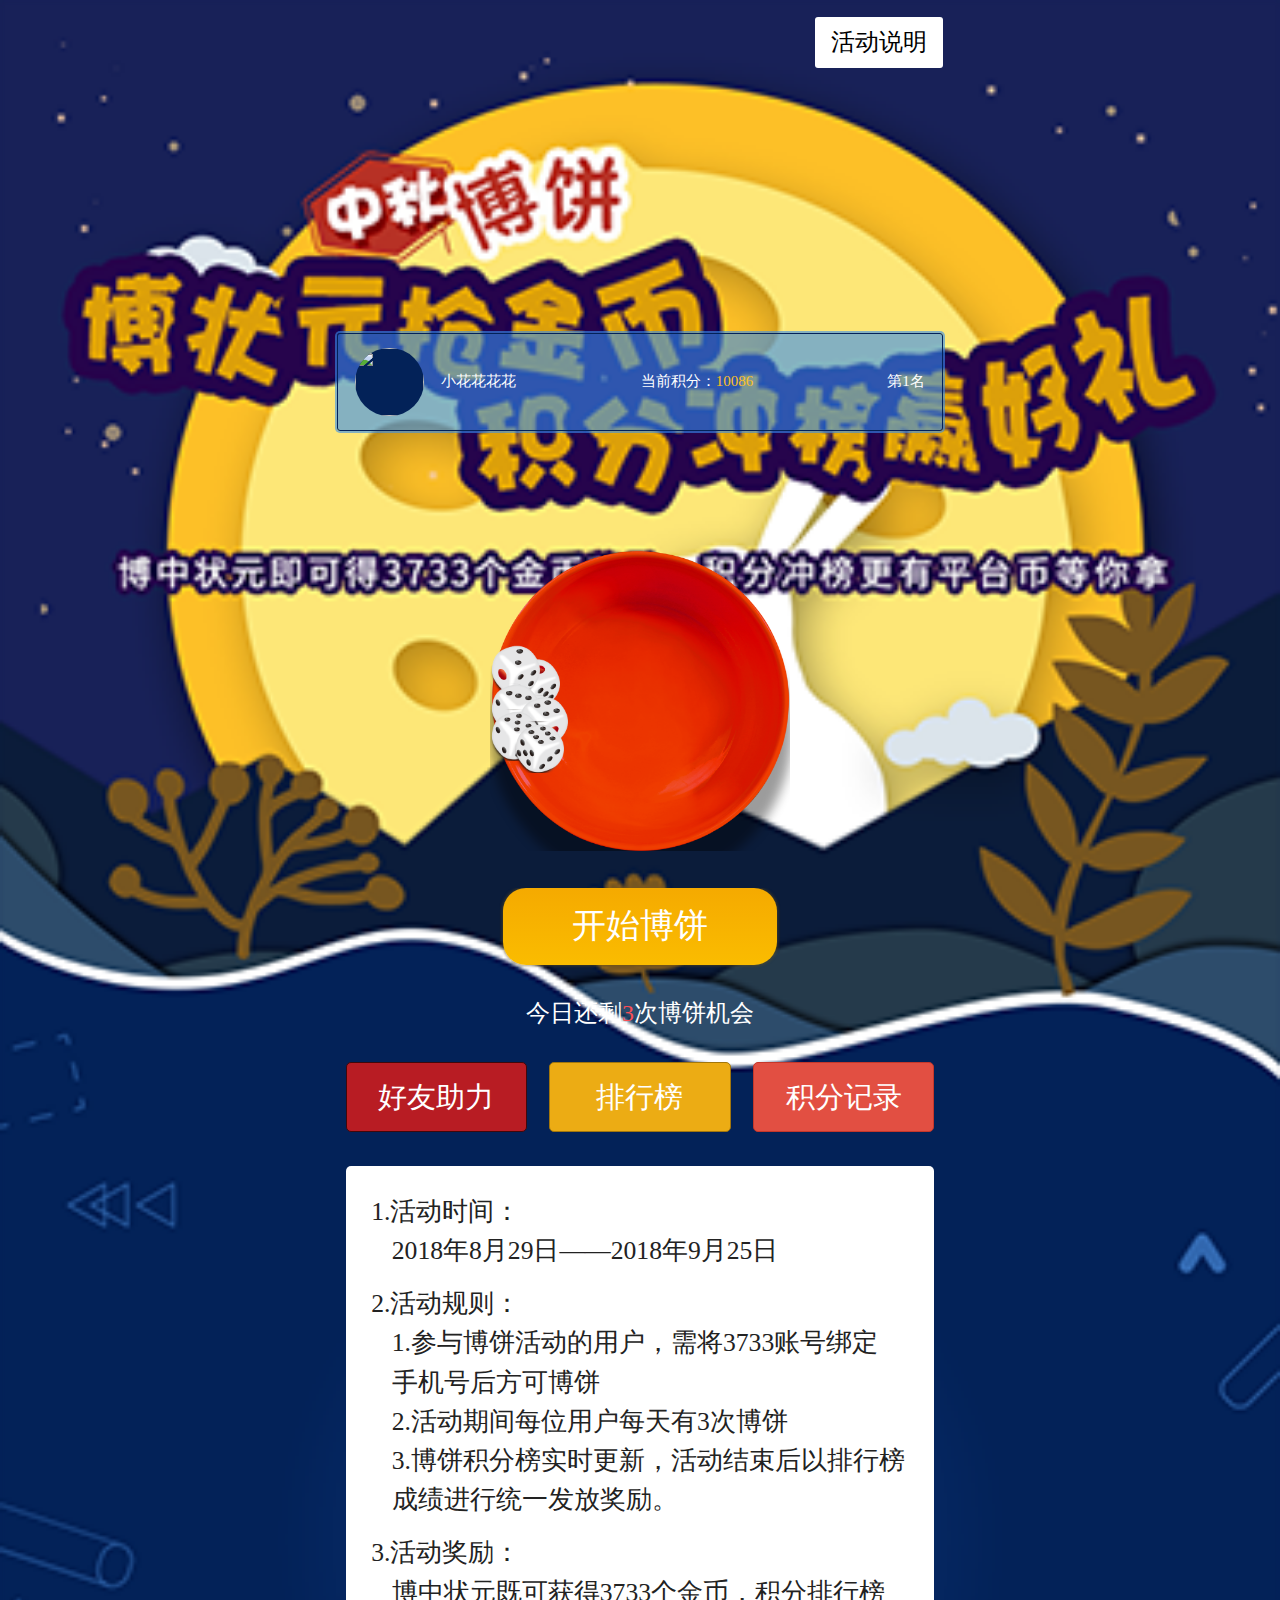
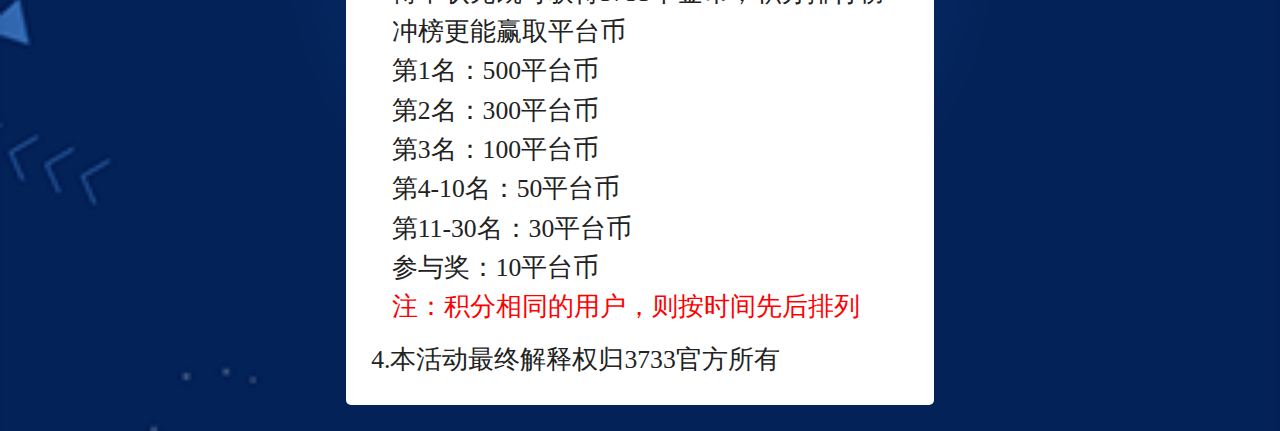
==== home.html @ 5ccffe38 "beta2.0" ====
<!DOCTYPE html>
<html lang="en">

<head>
  <meta charset="UTF-8">
  <meta name="viewport" content="width=device-width, initial-scale=1.0">
  <meta http-equiv="X-UA-Compatible" content="ie=edge">
  <title>Document</title>
  <link rel="stylesheet" href="lib/css/reset.css">
  <link rel="stylesheet" href="lib/css/home.css">
  <script src="lib/js/jquery.min.js"></script>
  <script src="lib/js/flexible.min.js"></script>
</head>

<body>
  <div class="main-page">
    <!-- active-axplain -->
    <div class="active-explain">活动说明</div>
    <!-- account-information -->
    <div class="account-information">
      <div class="content left">
        <img class="avatar" src="" alt="">
        <span class="name">小花花花花</span>
      </div>
      <div class="content center">当前积分：<span class="point">10086</span></div>
      <div class="content right">第1名</div>
    </div>
    <!-- game -->
    <div class="game">
      <div class="dice dice0"></div>
      <div class="dice dice1"></div>
      <div class="dice dice2"></div>
      <div class="dice dice3"></div>
      <div class="dice dice4"></div>
      <div class="dice dice5"></div>
      <img class="bowl" src="lib/images/1.png" alt="">
    </div>
    <!-- button-list -->
    <div class="button-list">
      <div class="start">开始博饼</div>
      <div class="text">今日还剩<span class="count">3</span>次博饼机会</div>
      <div class="bottom">
        <div class="button left">好友助力</div>
        <div class="button center">排行榜</div>
        <div class="button right">积分记录</div>
      </div>
    </div>
    <!-- rank-record -->

    <!-- main -->
    <div class="main">
      <p>1.活动时间：</p>
      <p class="text last">2018年8月29日——2018年9月25日</p>
      <p>2.活动规则：</p>
      <p class="text">1.参与博饼活动的用户，需将3733账号绑定 手机号后方可博饼 </p>
      <p class="text">2.活动期间每位用户每天有3次博饼</p>
      <p class="text last">3.博饼积分榜实时更新，活动结束后以排行榜成绩进行统一发放奖励。</p>
      <p>3.活动奖励：</p>
      <p class="text">博中状元既可获得3733个金币，积分排行榜冲榜更能赢取平台币</p>
      <p class="text">第1名：500平台币</p>
      <p class="text">第2名：300平台币 </p>
      <p class="text">第3名：100平台币</p>
      <p class="text">第4-10名：50平台币</p>
      <p class="text">第11-30名：30平台币</p>
      <p class="text">参与奖：10平台币</p>
      <p class="text last red">注：积分相同的用户，则按时间先后排列</p>
      <p>4.本活动最终解释权归3733官方所有</p>
    </div>
    <!-- popup -->
    <div class="popup">
      <div class="text"></div>
    </div>
  </div>
  <div class="rank-page">
    <div class="wrapper">
      <div class="header"><i class="rank"></i>排行榜<i class="icon"></i></div>
      <div class="main">
        <ul class="title">
          <li class="rank">排名</li>
          <li class="user">用户</li>
          <li class="point">积分</li>
        </ul>
        <ul class="rank-list">
          <li class="rank-item">
            <div class="rank">1</div>
            <div class="user">
              <img class="avatar" src="http://pic3.3733.com/d/file/cb/2018-08-27/c4631d530c1b6b69146fe1cd9f2bf09d.png"
                alt="">
              <span class="name">小花花花花</span>
            </div>
            <div class="point">10086</div>
          </li>
          <li class="rank-item">
            <div class="rank">1</div>
            <div class="user">
              <img class="avatar" src="http://pic3.3733.com/d/file/cb/2018-08-27/c4631d530c1b6b69146fe1cd9f2bf09d.png"
                alt="">
              <span class="name">小花花花花</span>
            </div>
            <div class="point">10086</div>
          </li>
          <li class="rank-item">
            <div class="rank">1</div>
            <div class="user">
              <img class="avatar" src="http://pic3.3733.com/d/file/cb/2018-08-27/c4631d530c1b6b69146fe1cd9f2bf09d.png"
                alt="">
              <span class="name">小花花花花</span>
            </div>
            <div class="point">10086</div>
          </li>
          <li class="rank-item">
            <div class="rank">1</div>
            <div class="user">
              <img class="avatar" src="http://pic3.3733.com/d/file/cb/2018-08-27/c4631d530c1b6b69146fe1cd9f2bf09d.png"
                alt="">
              <span class="name">小花花花花</span>
            </div>
            <div class="point">10086</div>
          </li>
          <li class="rank-item">
            <div class="rank">1</div>
            <div class="user">
              <img class="avatar" src="http://pic3.3733.com/d/file/cb/2018-08-27/c4631d530c1b6b69146fe1cd9f2bf09d.png"
                alt="">
              <span class="name">小花花花花</span>
            </div>
            <div class="point">10086</div>
          </li>
          <li class="rank-item">
            <div class="rank">1</div>
            <div class="user">
              <img class="avatar" src="http://pic3.3733.com/d/file/cb/2018-08-27/c4631d530c1b6b69146fe1cd9f2bf09d.png"
                alt="">
              <span class="name">小花花花花</span>
            </div>
            <div class="point">10086</div>
          </li>
          <li class="rank-item">
            <div class="rank">1</div>
            <div class="user">
              <img class="avatar" src="http://pic3.3733.com/d/file/cb/2018-08-27/c4631d530c1b6b69146fe1cd9f2bf09d.png"
                alt="">
              <span class="name">小花花花花</span>
            </div>
            <div class="point">10086</div>
          </li>
          <li class="rank-item">
            <div class="rank">1</div>
            <div class="user">
              <img class="avatar" src="http://pic3.3733.com/d/file/cb/2018-08-27/c4631d530c1b6b69146fe1cd9f2bf09d.png"
                alt="">
              <span class="name">小花花花花</span>
            </div>
            <div class="point">10086</div>
          </li>
        </ul>
      </div>
    </div>
    <div class="footer">
      <div class="left-wrapper">
        <img class="avatar" src="http://pic3.3733.com/d/file/cb/2018-08-27/c4631d530c1b6b69146fe1cd9f2bf09d.png" alt="">
        <div class="content">
          <div class="name">小花花花花花</div>
          <div class="point">我的积分:<span class="red">10086</span></div>
        </div>
      </div>
      <div class="right-wrapper">我的排名:<span class="red">未上榜</span></div>
    </div>
  </div>
  <div class="page active-explain-page">
    <div class="header">活动说明<i class="icon"></i></div>
    <div class="main">
      <p>1.活动时间：</p>
      <p class="text last">2018年8月29日——2018年9月25日</p>
      <p>2.活动规则：</p>
      <p class="text">1.参与博饼活动的用户，需将3733账号绑定 手机号后方可博饼 </p>
      <p class="text">2.活动期间每位用户每天有3次博饼</p>
      <p class="text last">3.博饼积分榜实时更新，活动结束后以排行榜成绩进行统一发放奖励。</p>
      <p>3.活动奖励：</p>
      <p class="text">博中状元既可获得3733个金币，积分排行榜冲榜更能赢取平台币</p>
      <p class="text">第1名：500平台币</p>
      <p class="text">第2名：300平台币 </p>
      <p class="text">第3名：100平台币</p>
      <p class="text">第4-10名：50平台币</p>
      <p class="text">第11-30名：30平台币</p>
      <p class="text">参与奖：10平台币</p>
      <p class="text last">注：积分相同的用户，则按时间先后排列</p>
      <p>4.奖励发放：</p>
      <p class="text last">奖励将在活动结束后3个工作日内统一发放至相应账号中，届时可在平台币获取记录中查看，如有异议，请联系客服QQ：800819997。</p>
      <p>5.本活动最终解释权归3733官方所有</p>
      <p class="title">积分说明</p>
      <img src="lib/images/point.png" alt="" class="explain">
      <i class="logo"></i>
    </div>
  </div>
  <div class="page rank-record-page">
    <div class="header">积分记录<i class="icon"></i></div>
    <div class="rank-record">
      <div class="container">
        <ul class="rank-list">
          <li class="rank-item">
            <div class="content left">
              <img class="avatar" src="http://pic3.3733.com/d/file/cb/2018-08-27/c4631d530c1b6b69146fe1cd9f2bf09d.png"
                alt="">
              <span class="name">小花花花花</span>
            </div>
            <div class="content center">+40分</div>
            <div class="content right">2018.8.29</div>
          </li>
          <li class="rank-item">
            <div class="content left">
              <img class="avatar" src="http://pic3.3733.com/d/file/cb/2018-08-27/c4631d530c1b6b69146fe1cd9f2bf09d.png"
                alt="">
              <span class="name">小花花花花</span>
            </div>
            <div class="content center">+40分</div>
            <div class="content right">2018-8-29</div>
          </li>
          <li class="rank-item">
            <div class="content left">
              <img class="avatar" src="http://pic3.3733.com/d/file/cb/2018-08-27/c4631d530c1b6b69146fe1cd9f2bf09d.png"
                alt="">
              <span class="name">小花花花花</span>
            </div>
            <div class="content center">+40分</div>
            <div class="content right">2018-8-29</div>
          </li>
          <li class="rank-item">
            <div class="content left">
              <img class="avatar" src="http://pic3.3733.com/d/file/cb/2018-08-27/c4631d530c1b6b69146fe1cd9f2bf09d.png"
                alt="">
              <span class="name">小花花花花</span>
            </div>
            <div class="content center">+40分</div>
            <div class="content right">2018-8-29</div>
          </li>
          <li class="rank-item">
            <div class="content left">
              <img class="avatar" src="http://pic3.3733.com/d/file/cb/2018-08-27/c4631d530c1b6b69146fe1cd9f2bf09d.png"
                alt="">
              <span class="name">小花花花花</span>
            </div>
            <div class="content center">+40分</div>
            <div class="content right">2018-8-29</div>
          </li>
          <li class="rank-item">
            <div class="content left">
              <img class="avatar" src="http://pic3.3733.com/d/file/cb/2018-08-27/c4631d530c1b6b69146fe1cd9f2bf09d.png"
                alt="">
              <span class="name">小花花花花</span>
            </div>
            <div class="content center">+40分</div>
            <div class="content right">2018-8-29</div>
          </li>
          <li class="rank-item">
            <div class="content left">
              <img class="avatar" src="http://pic3.3733.com/d/file/cb/2018-08-27/c4631d530c1b6b69146fe1cd9f2bf09d.png"
                alt="">
              <span class="name">小花花花花</span>
            </div>
            <div class="content center">+40分</div>
            <div class="content right">2018-8-29</div>
          </li>
        </ul>
        <div class="empty">暂无积分获取记录</div>
      </div>
    </div>
  </div>
  <script src="lib/js/game.js"></script>
  <script src="lib/js/index.js"></script>
</body>

</html>
---- lib/css/home.css ----
body {
  background-image: url("../images/zhongqiubackground.png");
  background-size: 100%;
  background-color: #092355;
  background-repeat: no-repeat;
}
@media (-webkit-min-device-pixel-ratio: 2), (min-device-pixel-ratio: 2) {
  body {
    background-image: url("../images/zhongqiubackground@2x.png");
  }
}
@media (-webkit-min-device-pixel-ratio: 3), (min-device-pixel-ratio: 3) {
  body {
    background-image: url("../images/zhongqiubackground@3x.png");
  }
}
/* main-page */
.main-page {
  position: relative;
  display: block;
  font-size: 0.3204rem;
  overflow: hidden;
  /* active-explain */
  /* account-information */
  /* game */
  /* button-list */
  /* main */
}
.main-page.show {
  display: none;
}
.main-page .active-explain {
  position: absolute;
  top: 0.267rem;
  right: 0.267rem;
  width: 2.0025rem;
  height: 0.801rem;
  text-align: center;
  line-height: 0.801rem;
  border-radius: 3px;
  background: #ffffff;
  font-size: 0.3738rem;
  color: #000;
}
.main-page .account-information {
  display: flex;
  height: 1.4952rem;
  margin: 5.2065rem 0.267rem 1.869rem;
  padding: 0 0.267rem;
  line-height: 1.4952rem;
  border: 1px solid #032258;
  border-radius: 3px;
  background-color: rgba(53, 141, 241, 0.6);
  font-size: 15px;
  color: #ffffff;
  box-shadow: 0 0 0 2px rgba(53, 141, 241, 0.6);
}
.main-page .account-information .content {
  overflow: hidden;
  white-space: nowrap;
  text-overflow: ellipsis;
}
.main-page .account-information .content.left {
  flex: 0 0 45%;
  flex: 1;
}
.main-page .account-information .content.center {
  flex: 0 0 35%;
  flex: 1;
  text-align: center;
}
.main-page .account-information .content.center .point {
  color: #fdc027;
}
.main-page .account-information .content.right {
  flex: 0 0 20%;
  text-align: right;
}
.main-page .account-information .avatar {
  float: left;
  display: block;
  width: 1.068rem;
  height: 1.068rem;
  margin-top: 0.2136rem;
  margin-right: 0.267rem;
  border-radius: 50%;
  background-color: #032258;
  overflow: hidden;
}
.main-page .game {
  position: relative;
  width: 300px;
  height: 303px;
  margin: 0 auto 0.4005rem;
}
.main-page .game .bowl {
  width: 100%;
}
.main-page .game .dice {
  position: absolute;
  width: 52px;
  height: 52px;
  background-image: url(../images/dice.png);
  background-repeat: no-repeat;
  background-size: 50px;
  overflow: hidden;
}
.main-page .game .dice.dice0 {
  top: 108px;
  left: 20px;
  background-position: 0 0;
}
.main-page .game .dice.dice1 {
  top: 94px;
  left: 0px;
  background-position: 0 -52px;
}
.main-page .game .dice.dice2 {
  top: 132px;
  left: 0px;
  background-position: 0 -104px;
}
.main-page .game .dice.dice3 {
  top: 144px;
  left: 28px;
  background-position: 0 -156px;
}
.main-page .game .dice.dice4 {
  top: 158px;
  left: 0px;
  background-position: 0 -208px;
}
.main-page .game .dice.dice5 {
  top: 170px;
  left: 24px;
  background-position: 0 -260px;
}
.main-page .game .dice.res1 {
  background-position: 0 0;
}
.main-page .game .dice.res2 {
  background-position: 0 -52px;
}
.main-page .game .dice.res3 {
  background-position: 0 -104px;
}
.main-page .game .dice.res4 {
  background-position: 0 -156px;
}
.main-page .game .dice.res5 {
  background-position: 0 -208px;
}
.main-page .game .dice.res6 {
  background-position: 0 -260px;
}
.main-page .game .dice.animation0 {
  animation: rotateAnimation1 .5s linear forwards;
  animation-iteration-count: 1;
}
.main-page .game .dice.animation1 {
  animation: rotateAnimation2 .5s linear forwards;
}
.main-page .game .dice.animation2 {
  animation: rotateAnimation3 .5s linear forwards;
}
.main-page .game .dice.animation3 {
  animation: rotateAnimation4 .5s linear forwards;
}
.main-page .game .dice.animation4 {
  animation: rotateAnimation5 .5s linear forwards;
}
.main-page .game .dice.animation5 {
  animation: rotateAnimation6 .5s linear forwards;
}
.main-page .button-list {
  margin: 0.534rem 0;
  overflow: hidden;
}
.main-page .button-list .start {
  width: 4.272rem;
  height: 1.2015rem;
  margin: 0 auto;
  line-height: 1.2015rem;
  text-align: center;
  border-radius: 23px;
  background: linear-gradient(#f5aa00, #fabc00);
  font-size: 0.534rem;
  color: #ffffff;
  box-shadow: 0px 0px 3px 1px rgba(105, 82, 23, 0.54);
}
.main-page .button-list .text {
  margin: 0.534rem 0;
  text-align: center;
  font-size: 0.3738rem;
  color: #ffffff;
}
.main-page .button-list .text span {
  color: #f94f57;
}
.main-page .button-list .bottom {
  display: flex;
  padding: 0 0.4005rem;
  justify-content: space-between;
}
.main-page .button-list .bottom .button {
  width: 2.8035rem;
  height: 1.068rem;
  text-align: center;
  line-height: 1.068rem;
  border-radius: 5px;
  font-size: 0.4539rem;
  color: #ffffff;
}
.main-page .button-list .bottom .left {
  background: #b81c23;
  border: 1px solid #40080b;
}
.main-page .button-list .bottom .center {
  background: #ecac14;
  border: 1px solid #a2760c;
}
.main-page .button-list .bottom .right {
  background: #e24f42;
  border: 1px solid #c5372a;
}
.main-page .main {
  margin: 0.4005rem;
  margin-top: 0;
  padding: 0.4005rem;
  line-height: 0.6141rem;
  background: #ffffff;
  border-radius: 5px;
  font-size: 0.4005rem;
}
.main-page .main .text {
  margin-left: 0.3204rem;
}
.main-page .main .text.last {
  margin-bottom: 0.2136rem;
}
.main-page .main .text.red {
  color: #fe0000;
}
.main-page .popup {
  display: none;
  position: absolute;
  top: 0;
  right: 0;
  bottom: 0;
  left: 0;
  box-sizing: border-box;
  width: 8.01rem;
  height: 2.2695rem;
  margin: auto;
  padding: 0.4005rem;
  text-align: center;
  line-height: 1.4685rem;
  border-radius: 5px;
  background: rgba(0, 0, 0, 0.6);
  font-size: 0.4806rem;
  color: #ffffff;
}
.main-page .popup.show {
  display: block;
}
/* page */
.page {
  position: absolute;
  top: 0;
  right: 0;
  bottom: 0;
  left: 0;
  z-index: 1000;
  border: 3px solid #eac8a5;
  border-radius: 9px;
  background: #fef0d5;
}
/* rank-page */
.rank-page {
  display: none;
  position: absolute;
  top: 0;
  right: 0;
  bottom: 0;
  left: 0;
  width: 9.2115rem;
  height: 13.35rem;
  margin: auto;
}
.rank-page.show {
  display: block;
}
.rank-page .wrapper {
  border: 3px solid #eac8a5;
  border-radius: 9px;
  background: #fef0d5;
}
.rank-page .wrapper .header {
  position: relative;
  height: 1.2015rem;
  text-align: center;
  line-height: 1.2015rem;
  font-size: 0.4806rem;
  font-weight: bolder;
}
.rank-page .wrapper .header .rank {
  display: inline-block;
  width: 0.8544rem;
  height: 0.8544rem;
  margin-right: 0.2136rem;
  vertical-align: middle;
  background-image: url("../images/rank.png");
  background-size: 100%;
  background-repeat: no-repeat;
}
@media (-webkit-min-device-pixel-ratio: 2), (min-device-pixel-ratio: 2) {
  .rank-page .wrapper .header .rank {
    background-image: url("../images/rank@2x.png");
  }
}
@media (-webkit-min-device-pixel-ratio: 3), (min-device-pixel-ratio: 3) {
  .rank-page .wrapper .header .rank {
    background-image: url("../images/rank@3x.png");
  }
}
.rank-page .wrapper .header .icon {
  position: absolute;
  top: 0.267rem;
  right: 0.267rem;
  display: block;
  width: 0.6408rem;
  height: 0.6408rem;
  background-image: url("../images/close.png");
  background-size: 100%;
  background-repeat: no-repeat;
}
@media (-webkit-min-device-pixel-ratio: 2), (min-device-pixel-ratio: 2) {
  .rank-page .wrapper .header .icon {
    background-image: url("../images/close@2x.png");
  }
}
@media (-webkit-min-device-pixel-ratio: 3), (min-device-pixel-ratio: 3) {
  .rank-page .wrapper .header .icon {
    background-image: url("../images/close@3x.png");
  }
}
.rank-page .wrapper .main .title {
  display: flex;
  padding: 0.4005rem 0.267rem;
  font-size: 0.3738rem;
}
.rank-page .wrapper .main .title .rank {
  flex: 0 0 15%;
  text-align: center;
}
.rank-page .wrapper .main .title .user {
  flex: 0 0 60%;
  box-sizing: border-box;
  padding-left: 10%;
  text-align: center;
}
.rank-page .wrapper .main .title .point {
  flex: 0 0 25%;
  text-align: center;
}
.rank-page .wrapper .main .rank-list {
  max-height: 8.9178rem;
  padding: 0 0.267rem;
  font-size: 0.3738rem;
  overflow: scroll;
}
.rank-page .wrapper .main .rank-list .rank-item {
  display: flex;
  box-sizing: border-box;
  padding: 0.4005rem 0;
  height: 1.869rem;
  line-height: 1.068rem;
  border-bottom: 1px dashed #396db2;
  font-size: 0.4005rem;
}
.rank-page .wrapper .main .rank-list .rank-item:first-of-type {
  padding-top: 0;
  height: 1.4685rem;
}
.rank-page .wrapper .main .rank-list .rank-item .rank {
  flex: 0 0 15%;
  text-align: center;
  color: #ff0000;
}
.rank-page .wrapper .main .rank-list .rank-item .user {
  flex: 0 0 60%;
  text-align: center;
}
.rank-page .wrapper .main .rank-list .rank-item .user .avatar {
  display: inline-block;
  width: 1.068rem;
  height: 1.068rem;
  margin-right: 0.267rem;
  border-radius: 50%;
  overflow: hidden;
  vertical-align: middle;
}
.rank-page .wrapper .main .rank-list .rank-item .point {
  flex: 0 0 25%;
  text-align: center;
  color: #ff0000;
}
.rank-page .footer {
  height: 1.068rem;
  margin-top: 0.0801rem;
  padding: 0.267rem;
  border: 3px solid #eac8a5;
  border-radius: 9px;
  background: #fef0d5;
  font-size: 0.3204rem;
  color: #333;
}
.rank-page .footer .left-wrapper {
  float: left;
}
.rank-page .footer .left-wrapper .avatar {
  float: left;
  display: block;
  width: 1.068rem;
  height: 1.068rem;
  margin-right: 0.267rem;
  border: 1px solid #eee;
  border-radius: 50%;
  overflow: hidden;
}
.rank-page .footer .left-wrapper .content {
  float: left;
}
.rank-page .footer .left-wrapper .content .name {
  margin: 0.1068rem 0 0.0534rem 0;
  font-size: 0.4005rem;
}
.rank-page .footer .left-wrapper .content .point {
  font-size: 0.3204rem;
  color: #666666;
}
.rank-page .footer .left-wrapper .content .point .red {
  color: #ff0000;
}
.rank-page .footer .right-wrapper {
  float: right;
  margin-top: 0.3204rem;
  font-size: 0.3738rem;
  color: #666666;
}
.rank-page .footer .right-wrapper .red {
  color: #ff0000;
}
/* active-explain-page */
.active-explain-page {
  display: none;
  width: 9.078rem;
  height: 29.103rem;
  margin: 0.534rem 0.4005rem;
}
.active-explain-page.show {
  display: block;
}
.active-explain-page .header {
  position: relative;
  height: 1.2015rem;
  text-align: center;
  line-height: 1.2015rem;
  font-size: 0.4806rem;
  font-weight: bolder;
}
.active-explain-page .header .icon {
  position: absolute;
  top: 0.267rem;
  right: 0.267rem;
  display: block;
  width: 0.6408rem;
  height: 0.6408rem;
  background-image: url("../images/close.png");
  background-size: 100%;
  background-repeat: no-repeat;
}
@media (-webkit-min-device-pixel-ratio: 2), (min-device-pixel-ratio: 2) {
  .active-explain-page .header .icon {
    background-image: url("../images/close@2x.png");
  }
}
@media (-webkit-min-device-pixel-ratio: 3), (min-device-pixel-ratio: 3) {
  .active-explain-page .header .icon {
    background-image: url("../images/close@3x.png");
  }
}
.active-explain-page .main {
  margin: 0.4005rem;
  margin-top: 0;
  line-height: 0.6141rem;
  font-size: 0.4005rem;
}
.active-explain-page .main .text {
  margin-left: 0.3204rem;
}
.active-explain-page .main .text.last {
  margin-bottom: 0.2136rem;
}
.active-explain-page .main .title {
  margin: 0.534rem auto 0.267rem;
  text-align: center;
  font-size: 0.4806rem;
}
.active-explain-page .main .explain {
  width: 100%;
  margin-bottom: 0.267rem;
}
.active-explain-page .main .logo {
  display: block;
  width: 3.204rem;
  height: 0.9345rem;
  margin: 0 auto;
  background-image: url("../images/logo.png");
  background-size: 100%;
  background-repeat: no-repeat;
}
@media (-webkit-min-device-pixel-ratio: 2), (min-device-pixel-ratio: 2) {
  .active-explain-page .main .logo {
    background-image: url("../images/logo@2x.png");
  }
}
@media (-webkit-min-device-pixel-ratio: 3), (min-device-pixel-ratio: 3) {
  .active-explain-page .main .logo {
    background-image: url("../images/logo@3x.png");
  }
}
/* point-explain-page */
.rank-record-page {
  display: none;
  height: 10.68rem;
  width: 9.2115rem;
  margin: auto;
  /* rank-record */
}
.rank-record-page.show {
  display: block;
}
.rank-record-page .header {
  position: relative;
  height: 1.2015rem;
  text-align: center;
  line-height: 1.2015rem;
  font-size: 0.4806rem;
  font-weight: bolder;
}
.rank-record-page .header .icon {
  position: absolute;
  top: 0.267rem;
  right: 0.267rem;
  display: block;
  width: 0.6408rem;
  height: 0.6408rem;
  background-image: url("../images/close.png");
  background-size: 100%;
  background-repeat: no-repeat;
}
@media (-webkit-min-device-pixel-ratio: 2), (min-device-pixel-ratio: 2) {
  .rank-record-page .header .icon {
    background-image: url("../images/close@2x.png");
  }
}
@media (-webkit-min-device-pixel-ratio: 3), (min-device-pixel-ratio: 3) {
  .rank-record-page .header .icon {
    background-image: url("../images/close@3x.png");
  }
}
.rank-record-page .rank-record {
  position: relative;
  padding: 0 0.267rem;
  font-size: 15px;
}
.rank-record-page .rank-record .rank-list {
  max-height: 9.345rem;
  overflow-y: scroll;
}
.rank-record-page .rank-record .rank-list .rank-item {
  display: flex;
  box-sizing: border-box;
  padding: 0.4005rem 0;
  height: 1.869rem;
  line-height: 1.068rem;
  border-bottom: 1px dashed #396db2;
  font-size: 0.4005rem;
}
.rank-record-page .rank-record .rank-list .rank-item .content {
  overflow: hidden;
  white-space: nowrap;
  text-overflow: ellipsis;
}
.rank-record-page .rank-record .rank-list .rank-item .content.left {
  flex: 0 0 48%;
  margin-right: 2%;
}
.rank-record-page .rank-record .rank-list .rank-item .content.center {
  flex: 0 0 30%;
  text-align: left;
  color: #f94f57;
}
.rank-record-page .rank-record .rank-list .rank-item .content.right {
  flex: 0 0 20%;
  text-align: right;
}
.rank-record-page .rank-record .rank-list .rank-item .avatar {
  float: left;
  display: block;
  width: 1.068rem;
  height: 1.068rem;
  margin-right: 0.267rem;
  border-radius: 50%;
  background-color: #032258;
  overflow: hidden;
}
.rank-record-page .rank-record .empty {
  position: absolute;
  top: 0;
  right: 0;
  bottom: 0;
  left: 0;
  width: 2.67rem;
  height: 0.4272rem;
  margin: auto;
  font-size: 0.4005rem;
}
@keyframes rotateAnimation1 {
  0% {
    top: 108px;
    left: 20px;
    transform: rotate(0deg);
    -ms-transform: rotate(0deg);
    -moz-transform: rotate(0deg);
    -webkit-transform: rotate(0deg);
    -o-transform: rotate(0deg);
  }
  100% {
    top: 90px;
    left: 80px;
    transform: rotate(720deg);
    -ms-transform: rotate(720deg);
    -moz-transform: rotate(720deg);
    -webkit-transform: rotate(720deg);
    -o-transform: rotate(720deg);
  }
}
@keyframes rotateAnimation2 {
  0% {
    top: 94px;
    left: 0px;
    transform: rotate(0deg);
    -ms-transform: rotate(0deg);
    -moz-transform: rotate(0deg);
    -webkit-transform: rotate(0deg);
    -o-transform: rotate(0deg);
  }
  100% {
    top: 80px;
    left: 140px;
    transform: rotate(720deg);
    -ms-transform: rotate(720deg);
    -moz-transform: rotate(720deg);
    -webkit-transform: rotate(720deg);
    -o-transform: rotate(720deg);
  }
}
@keyframes rotateAnimation3 {
  0% {
    top: 132px;
    left: 0px;
    transform: rotate(0deg);
    -ms-transform: rotate(0deg);
    -moz-transform: rotate(0deg);
    -webkit-transform: rotate(0deg);
    -o-transform: rotate(0deg);
  }
  100% {
    top: 132px;
    left: 116px;
    transform: rotate(720deg);
    -ms-transform: rotate(720deg);
    -moz-transform: rotate(720deg);
    -webkit-transform: rotate(720deg);
    -o-transform: rotate(720deg);
  }
}
@keyframes rotateAnimation4 {
  0% {
    top: 144px;
    left: 28px;
    transform: rotate(0deg);
    -ms-transform: rotate(0deg);
    -moz-transform: rotate(0deg);
    -webkit-transform: rotate(0deg);
    -o-transform: rotate(0deg);
  }
  100% {
    top: 126px;
    left: 180px;
    transform: rotate(720deg);
    -ms-transform: rotate(720deg);
    -moz-transform: rotate(720deg);
    -webkit-transform: rotate(720deg);
    -o-transform: rotate(720deg);
  }
}
@keyframes rotateAnimation5 {
  0% {
    top: 158px;
    left: 0px;
    transform: rotate(0deg);
    -ms-transform: rotate(0deg);
    -moz-transform: rotate(0deg);
    -webkit-transform: rotate(0deg);
    -o-transform: rotate(0deg);
  }
  100% {
    top: 190px;
    left: 108px;
    transform: rotate(720deg);
    -ms-transform: rotate(720deg);
    -moz-transform: rotate(720deg);
    -webkit-transform: rotate(720deg);
    -o-transform: rotate(720deg);
  }
}
@keyframes rotateAnimation6 {
  0% {
    top: 170px;
    left: 24px;
    transform: rotate(0deg);
    -ms-transform: rotate(0deg);
    -moz-transform: rotate(0deg);
    -webkit-transform: rotate(0deg);
    -o-transform: rotate(0deg);
  }
  100% {
    top: 182px;
    left: 164px;
    transform: rotate(720deg);
    -ms-transform: rotate(720deg);
    -moz-transform: rotate(720deg);
    -webkit-transform: rotate(720deg);
    -o-transform: rotate(720deg);
  }
}
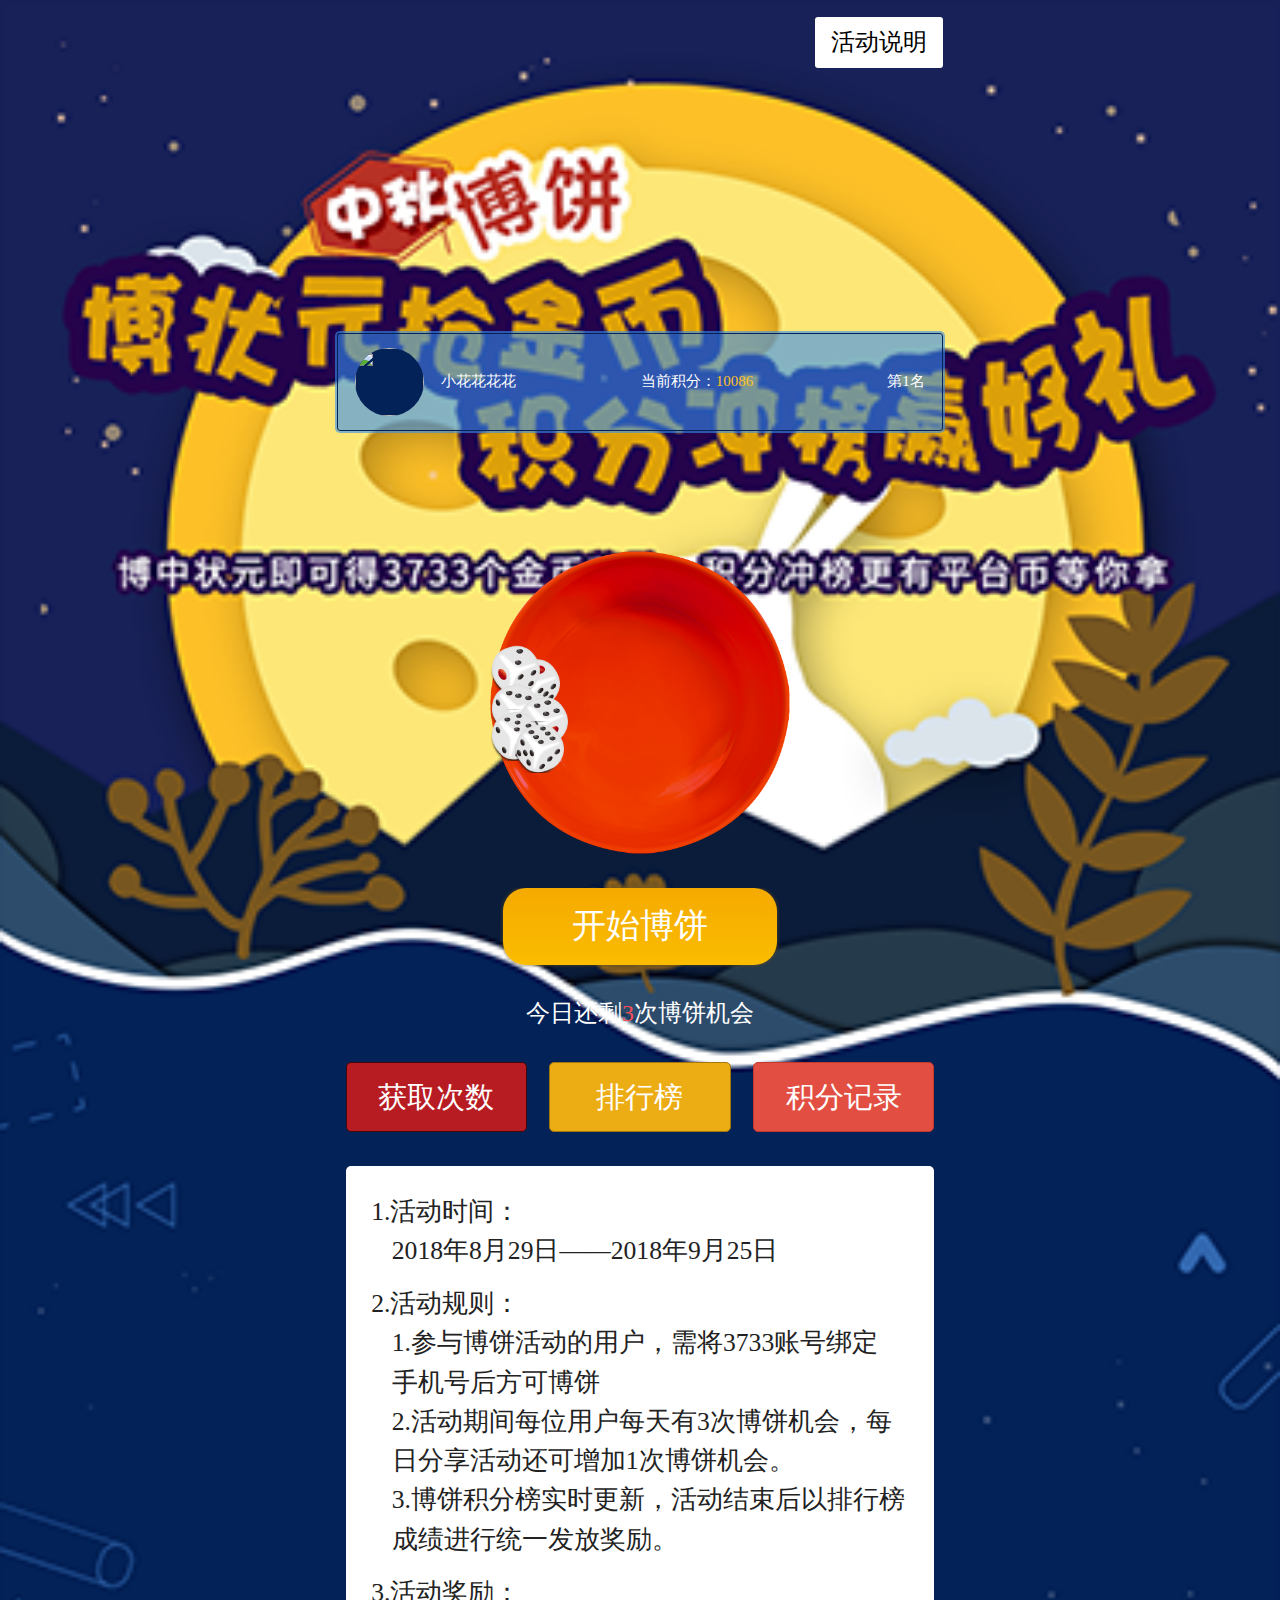
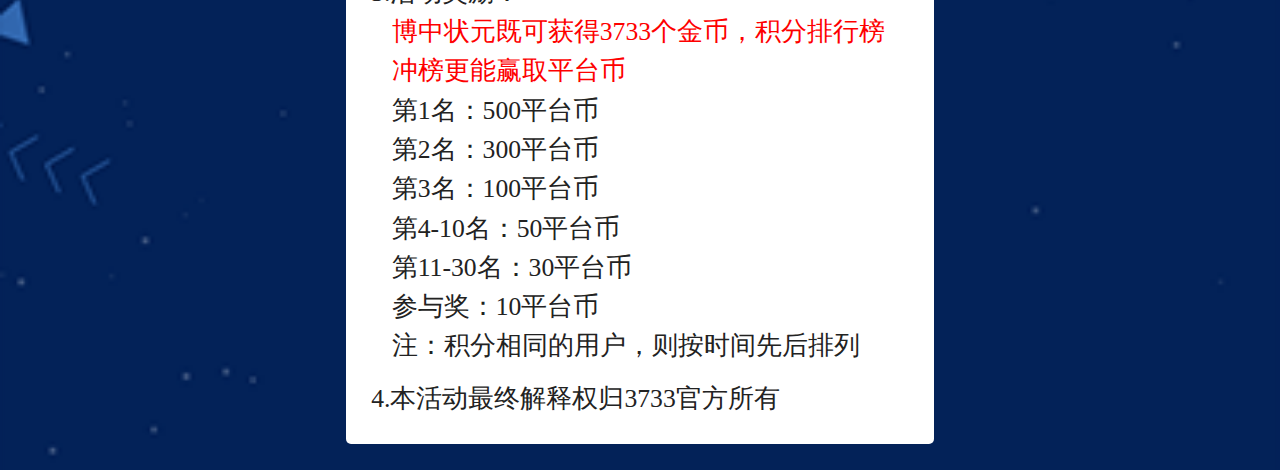
==== commit 1af447da: "beta2.0" ====
--- a/home.html
+++ b/home.html
@@ -33,42 +33,52 @@
       <div class="dice dice3"></div>
       <div class="dice dice4"></div>
       <div class="dice dice5"></div>
-      <img class="bowl" src="lib/images/1.png" alt="">
+      <img class="bowl" src="lib/images/bowl.png" alt="">
     </div>
     <!-- button-list -->
     <div class="button-list">
       <div class="start">开始博饼</div>
       <div class="text">今日还剩<span class="count">3</span>次博饼机会</div>
       <div class="bottom">
-        <div class="button left">好友助力</div>
+        <div class="button left">获取次数</div>
         <div class="button center">排行榜</div>
         <div class="button right">积分记录</div>
       </div>
     </div>
     <!-- rank-record -->
 
-    <!-- main -->
-    <div class="main">
+    <!-- article -->
+    <div class="article">
       <p>1.活动时间：</p>
       <p class="text last">2018年8月29日——2018年9月25日</p>
       <p>2.活动规则：</p>
       <p class="text">1.参与博饼活动的用户，需将3733账号绑定 手机号后方可博饼 </p>
-      <p class="text">2.活动期间每位用户每天有3次博饼</p>
+      <p class="text">2.活动期间每位用户每天有3次博饼机会，每日分享活动还可增加1次博饼机会。</p>
       <p class="text last">3.博饼积分榜实时更新，活动结束后以排行榜成绩进行统一发放奖励。</p>
       <p>3.活动奖励：</p>
-      <p class="text">博中状元既可获得3733个金币，积分排行榜冲榜更能赢取平台币</p>
+      <p class="text red">博中状元既可获得3733个金币，积分排行榜冲榜更能赢取平台币</p>
       <p class="text">第1名：500平台币</p>
       <p class="text">第2名：300平台币 </p>
       <p class="text">第3名：100平台币</p>
       <p class="text">第4-10名：50平台币</p>
       <p class="text">第11-30名：30平台币</p>
       <p class="text">参与奖：10平台币</p>
-      <p class="text last red">注：积分相同的用户，则按时间先后排列</p>
+      <p class="text last">注：积分相同的用户，则按时间先后排列</p>
       <p>4.本活动最终解释权归3733官方所有</p>
     </div>
     <!-- popup -->
     <div class="popup">
       <div class="text"></div>
+    </div>
+    <!-- share -->
+    <div class="share">
+      <div class="container">
+        <div class="header"><i class="icon"></i></div>
+        <div class="main">
+          <div class="text">每日将活动分享给朋友或者朋友圈可以 额外获得1次博饼机会</div>
+          <div class="button">分享活动</div>
+        </div>
+      </div>
     </div>
   </div>
   <div class="rank-page">
@@ -174,7 +184,7 @@
       <p class="text last">2018年8月29日——2018年9月25日</p>
       <p>2.活动规则：</p>
       <p class="text">1.参与博饼活动的用户，需将3733账号绑定 手机号后方可博饼 </p>
-      <p class="text">2.活动期间每位用户每天有3次博饼</p>
+      <p class="text">2.活动期间每位用户每天有3次博饼机会，每日分享活动还可增加1次博饼机会。</p>
       <p class="text last">3.博饼积分榜实时更新，活动结束后以排行榜成绩进行统一发放奖励。</p>
       <p>3.活动奖励：</p>
       <p class="text">博中状元既可获得3733个金币，积分排行榜冲榜更能赢取平台币</p>
@@ -199,67 +209,28 @@
       <div class="container">
         <ul class="rank-list">
           <li class="rank-item">
-            <div class="content left">
-              <img class="avatar" src="http://pic3.3733.com/d/file/cb/2018-08-27/c4631d530c1b6b69146fe1cd9f2bf09d.png"
-                alt="">
-              <span class="name">小花花花花</span>
-            </div>
-            <div class="content center">+40分</div>
-            <div class="content right">2018.8.29</div>
-          </li>
-          <li class="rank-item">
-            <div class="content left">
-              <img class="avatar" src="http://pic3.3733.com/d/file/cb/2018-08-27/c4631d530c1b6b69146fe1cd9f2bf09d.png"
-                alt="">
-              <span class="name">小花花花花</span>
-            </div>
-            <div class="content center">+40分</div>
-            <div class="content right">2018-8-29</div>
-          </li>
-          <li class="rank-item">
-            <div class="content left">
-              <img class="avatar" src="http://pic3.3733.com/d/file/cb/2018-08-27/c4631d530c1b6b69146fe1cd9f2bf09d.png"
-                alt="">
-              <span class="name">小花花花花</span>
-            </div>
-            <div class="content center">+40分</div>
-            <div class="content right">2018-8-29</div>
-          </li>
-          <li class="rank-item">
-            <div class="content left">
-              <img class="avatar" src="http://pic3.3733.com/d/file/cb/2018-08-27/c4631d530c1b6b69146fe1cd9f2bf09d.png"
-                alt="">
-              <span class="name">小花花花花</span>
-            </div>
-            <div class="content center">+40分</div>
-            <div class="content right">2018-8-29</div>
-          </li>
-          <li class="rank-item">
-            <div class="content left">
-              <img class="avatar" src="http://pic3.3733.com/d/file/cb/2018-08-27/c4631d530c1b6b69146fe1cd9f2bf09d.png"
-                alt="">
-              <span class="name">小花花花花</span>
-            </div>
-            <div class="content center">+40分</div>
-            <div class="content right">2018-8-29</div>
-          </li>
-          <li class="rank-item">
-            <div class="content left">
-              <img class="avatar" src="http://pic3.3733.com/d/file/cb/2018-08-27/c4631d530c1b6b69146fe1cd9f2bf09d.png"
-                alt="">
-              <span class="name">小花花花花</span>
-            </div>
-            <div class="content center">+40分</div>
-            <div class="content right">2018-8-29</div>
-          </li>
-          <li class="rank-item">
-            <div class="content left">
-              <img class="avatar" src="http://pic3.3733.com/d/file/cb/2018-08-27/c4631d530c1b6b69146fe1cd9f2bf09d.png"
-                alt="">
-              <span class="name">小花花花花</span>
-            </div>
-            <div class="content center">+40分</div>
-            <div class="content right">2018-8-29</div>
+            <div class="content left">2018.8.29 12:02</div>
+            <div class="content right">+40分</div>
+          </li>
+          <li class="rank-item">
+            <div class="content left">2018.8.29 12:02</div>
+            <div class="content right">+40分</div>
+          </li>
+          <li class="rank-item">
+            <div class="content left">2018.8.29 12:02</div>
+            <div class="content right">+40分</div>
+          </li>
+          <li class="rank-item">
+            <div class="content left">2018.8.29 12:02</div>
+            <div class="content right">+40分</div>
+          </li>
+          <li class="rank-item">
+            <div class="content left">2018.8.29 12:02</div>
+            <div class="content right">+40分</div>
+          </li>
+          <li class="rank-item">
+            <div class="content left">2018.8.29 12:02</div>
+            <div class="content right">+40分</div>
           </li>
         </ul>
         <div class="empty">暂无积分获取记录</div>
--- a/lib/css/home.css
+++ b/lib/css/home.css
@@ -25,6 +25,8 @@
   /* game */
   /* button-list */
   /* main */
+  /* popup */
+  /* share */
 }
 .main-page.show {
   display: none;
@@ -223,7 +225,7 @@
   background: #e24f42;
   border: 1px solid #c5372a;
 }
-.main-page .main {
+.main-page .article {
   margin: 0.4005rem;
   margin-top: 0;
   padding: 0.4005rem;
@@ -232,13 +234,13 @@
   border-radius: 5px;
   font-size: 0.4005rem;
 }
-.main-page .main .text {
+.main-page .article .text {
   margin-left: 0.3204rem;
 }
-.main-page .main .text.last {
+.main-page .article .text.last {
   margin-bottom: 0.2136rem;
 }
-.main-page .main .text.red {
+.main-page .article .text.red {
   color: #fe0000;
 }
 .main-page .popup {
@@ -263,6 +265,75 @@
 .main-page .popup.show {
   display: block;
 }
+.main-page .share {
+  display: none;
+  position: absolute;
+  top: 0;
+  left: 0;
+  width: 100%;
+  height: 100%;
+  background: rgba(0, 0, 0, 0.6);
+}
+.main-page .share.show {
+  display: block;
+}
+.main-page .share .container {
+  position: absolute;
+  top: 0;
+  right: 0;
+  bottom: 0;
+  left: 0;
+  width: 7.743rem;
+  height: 4.6725rem;
+  margin: auto;
+  border: 1px solid #eac8a5;
+  background: #fef0d5;
+  border-radius: 9px;
+}
+.main-page .share .container .header {
+  height: 1.335rem;
+}
+.main-page .share .container .header .icon {
+  position: absolute;
+  top: 0.267rem;
+  right: 0.267rem;
+  display: block;
+  width: 0.6408rem;
+  height: 0.6408rem;
+  background-image: url("../images/close.png");
+  background-size: 100%;
+  background-repeat: no-repeat;
+}
+@media (-webkit-min-device-pixel-ratio: 2), (min-device-pixel-ratio: 2) {
+  .main-page .share .container .header .icon {
+    background-image: url("../images/close@2x.png");
+  }
+}
+@media (-webkit-min-device-pixel-ratio: 3), (min-device-pixel-ratio: 3) {
+  .main-page .share .container .header .icon {
+    background-image: url("../images/close@3x.png");
+  }
+}
+.main-page .share .container .main {
+  padding: 0 0.4005rem;
+}
+.main-page .share .container .main .text {
+  margin-bottom: 0.534rem;
+  line-height: 0.5607rem;
+  font-size: 0.4005rem;
+  color: #333333;
+}
+.main-page .share .container .main .button {
+  width: 4.272rem;
+  height: 1.068rem;
+  margin: 0 auto;
+  text-align: center;
+  line-height: 1.068rem;
+  border-radius: 5px;
+  background-color: #ed9f4f;
+  font-size: 0.4272rem;
+  color: #ffffff;
+}
 /* page */
 .page {
   position: absolute;
@@ -576,7 +647,7 @@
   font-size: 15px;
 }
 .rank-record-page .rank-record .rank-list {
-  max-height: 9.345rem;
+  height: 9.345rem;
   overflow-y: scroll;
 }
 .rank-record-page .rank-record .rank-list .rank-item {
@@ -594,27 +665,11 @@
   text-overflow: ellipsis;
 }
 .rank-record-page .rank-record .rank-list .rank-item .content.left {
-  flex: 0 0 48%;
-  margin-right: 2%;
-}
-.rank-record-page .rank-record .rank-list .rank-item .content.center {
-  flex: 0 0 30%;
-  text-align: left;
-  color: #f94f57;
+  flex: 0 0 50%;
 }
 .rank-record-page .rank-record .rank-list .rank-item .content.right {
-  flex: 0 0 20%;
+  flex: 0 0 50%;
   text-align: right;
-}
-.rank-record-page .rank-record .rank-list .rank-item .avatar {
-  float: left;
-  display: block;
-  width: 1.068rem;
-  height: 1.068rem;
-  margin-right: 0.267rem;
-  border-radius: 50%;
-  background-color: #032258;
-  overflow: hidden;
 }
 .rank-record-page .rank-record .empty {
   position: absolute;
@@ -622,7 +677,7 @@
   right: 0;
   bottom: 0;
   left: 0;
-  width: 2.67rem;
+  width: 3.3375rem;
   height: 0.4272rem;
   margin: auto;
   font-size: 0.4005rem;
